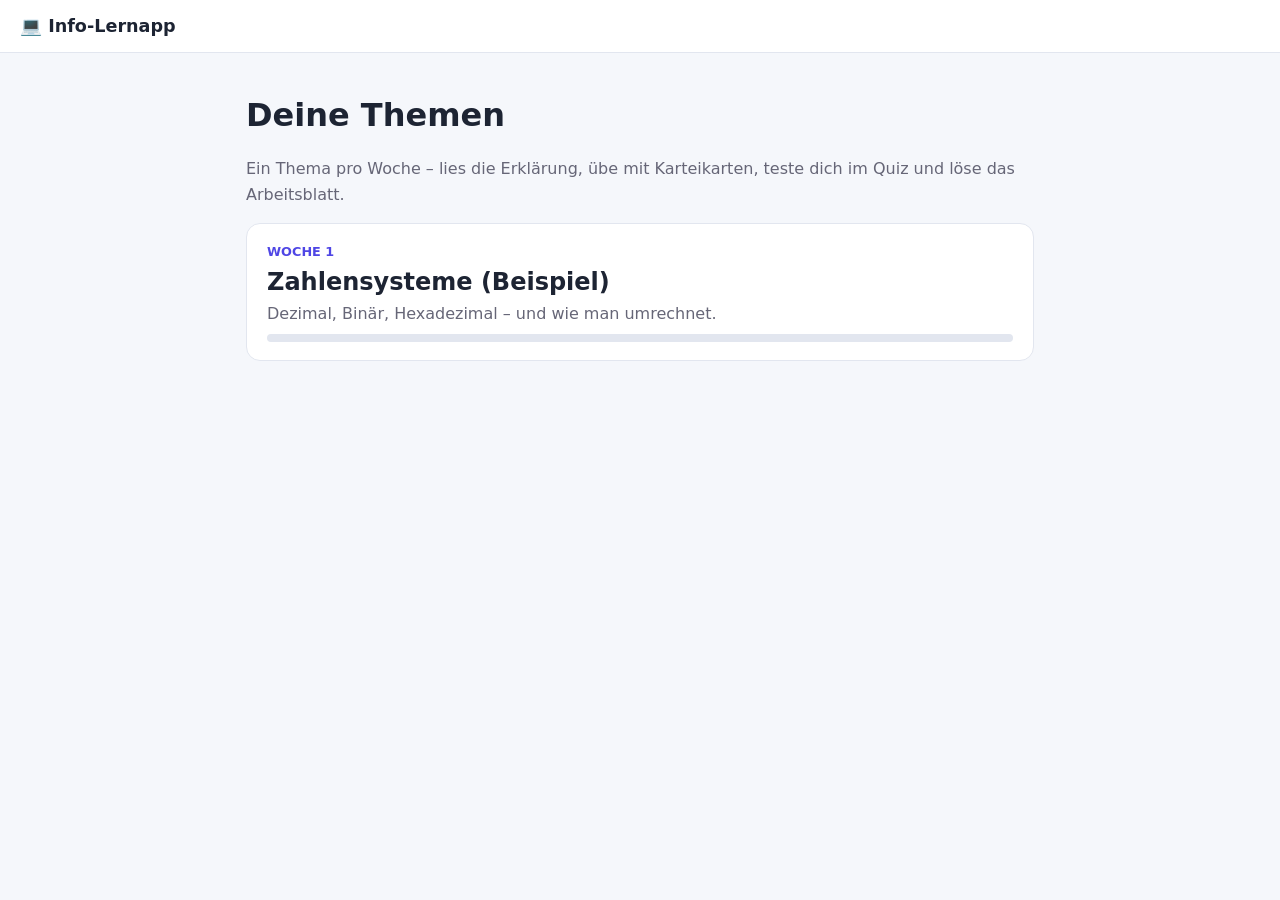
==== index.html @ e6ed1cda "Lern-App: Grundgerüst mit Erklärung, Karteikarten, Quiz, Arbeitsblatt und Beispielthema Co-Authored-" ====
<!DOCTYPE html>
<html lang="de">
<head>
<meta charset="UTF-8">
<meta name="viewport" content="width=device-width, initial-scale=1">
<title>Info-Lernapp</title>
<link rel="stylesheet" href="css/style.css">
</head>
<body>
<header class="top">
  <a href="#/" class="logo">💻 Info-Lernapp</a>
  <nav id="nav"></nav>
</header>
<main id="app"></main>

<script>window.TOPICS = [];</script>
<!-- Neue Themen: eine Zeile pro Datei aus data/ hinzufügen (neueste unten) -->
<script src="data/woche-01-zahlensysteme.js"></script>
<script src="js/app.js"></script>
</body>
</html>
---- css/style.css ----
:root{--bg:#f5f7fb;--card:#fff;--text:#1d2433;--muted:#667;--accent:#4f46e5;--ok:#16a34a;--bad:#dc2626;--line:#e2e6ef;--code:#0f172a}
@media(prefers-color-scheme:dark){:root{--bg:#0f1420;--card:#1a2130;--text:#e6e9f2;--muted:#9aa4b8;--accent:#818cf8;--line:#2a3348;--code:#0a0e17}}
*{box-sizing:border-box}
body{margin:0;font:16px/1.6 system-ui,sans-serif;background:var(--bg);color:var(--text)}
.top{display:flex;justify-content:space-between;align-items:center;padding:12px 20px;background:var(--card);border-bottom:1px solid var(--line);position:sticky;top:0;z-index:5}
.logo{font-weight:700;color:var(--text);text-decoration:none;font-size:1.1rem}
main{max-width:820px;margin:0 auto;padding:20px 16px 60px}
a{color:var(--accent)}
h1,h2,h3{line-height:1.25}
.card{background:var(--card);border:1px solid var(--line);border-radius:14px;padding:18px 20px;margin:14px 0}
.topic{display:block;text-decoration:none;color:inherit}
.topic:hover{border-color:var(--accent)}
.week{font-size:.8rem;color:var(--accent);font-weight:700;text-transform:uppercase}
.muted{color:var(--muted)}
.tabs{display:flex;gap:6px;flex-wrap:wrap;margin:14px 0}
.tabs a{padding:7px 14px;border-radius:999px;border:1px solid var(--line);background:var(--card);text-decoration:none;color:var(--text);font-size:.92rem}
.tabs a.on{background:var(--accent);color:#fff;border-color:var(--accent)}
button{font:inherit;cursor:pointer;border:1px solid var(--accent);background:var(--accent);color:#fff;border-radius:10px;padding:8px 16px}
button.ghost{background:transparent;color:var(--accent)}
button:disabled{opacity:.5;cursor:default}
pre{background:var(--code);color:#e2e8f0;padding:12px 14px;border-radius:10px;overflow:auto;font-size:.9rem}
code{background:rgba(127,127,160,.18);padding:1px 5px;border-radius:5px}
pre code{background:none;padding:0}
table{border-collapse:collapse;margin:10px 0}
td,th{border:1px solid var(--line);padding:6px 12px}
.tip,.warn{border-left:4px solid var(--accent);background:rgba(79,70,229,.08);padding:10px 14px;border-radius:8px;margin:12px 0}
.warn{border-color:var(--bad);background:rgba(220,38,38,.08)}
.opt{display:block;width:100%;text-align:left;margin:8px 0;background:var(--card);color:var(--text);border:1px solid var(--line)}
.opt:hover:not(:disabled){border-color:var(--accent)}
.opt.right{border-color:var(--ok);background:rgba(22,163,74,.15)}
.opt.wrong{border-color:var(--bad);background:rgba(220,38,38,.15)}
.flash{min-height:170px;display:flex;align-items:center;justify-content:center;text-align:center;font-size:1.25rem;cursor:pointer;user-select:none}
.bar{height:8px;background:var(--line);border-radius:99px;overflow:hidden;margin-top:8px}
.bar i{display:block;height:100%;background:var(--ok)}
details{margin:10px 0}summary{cursor:pointer;color:var(--accent);font-weight:600}
textarea{width:100%;min-height:80px;font:inherit;padding:8px;border-radius:8px;border:1px solid var(--line);background:var(--bg);color:var(--text)}
.row{display:flex;gap:10px;flex-wrap:wrap;align-items:center}
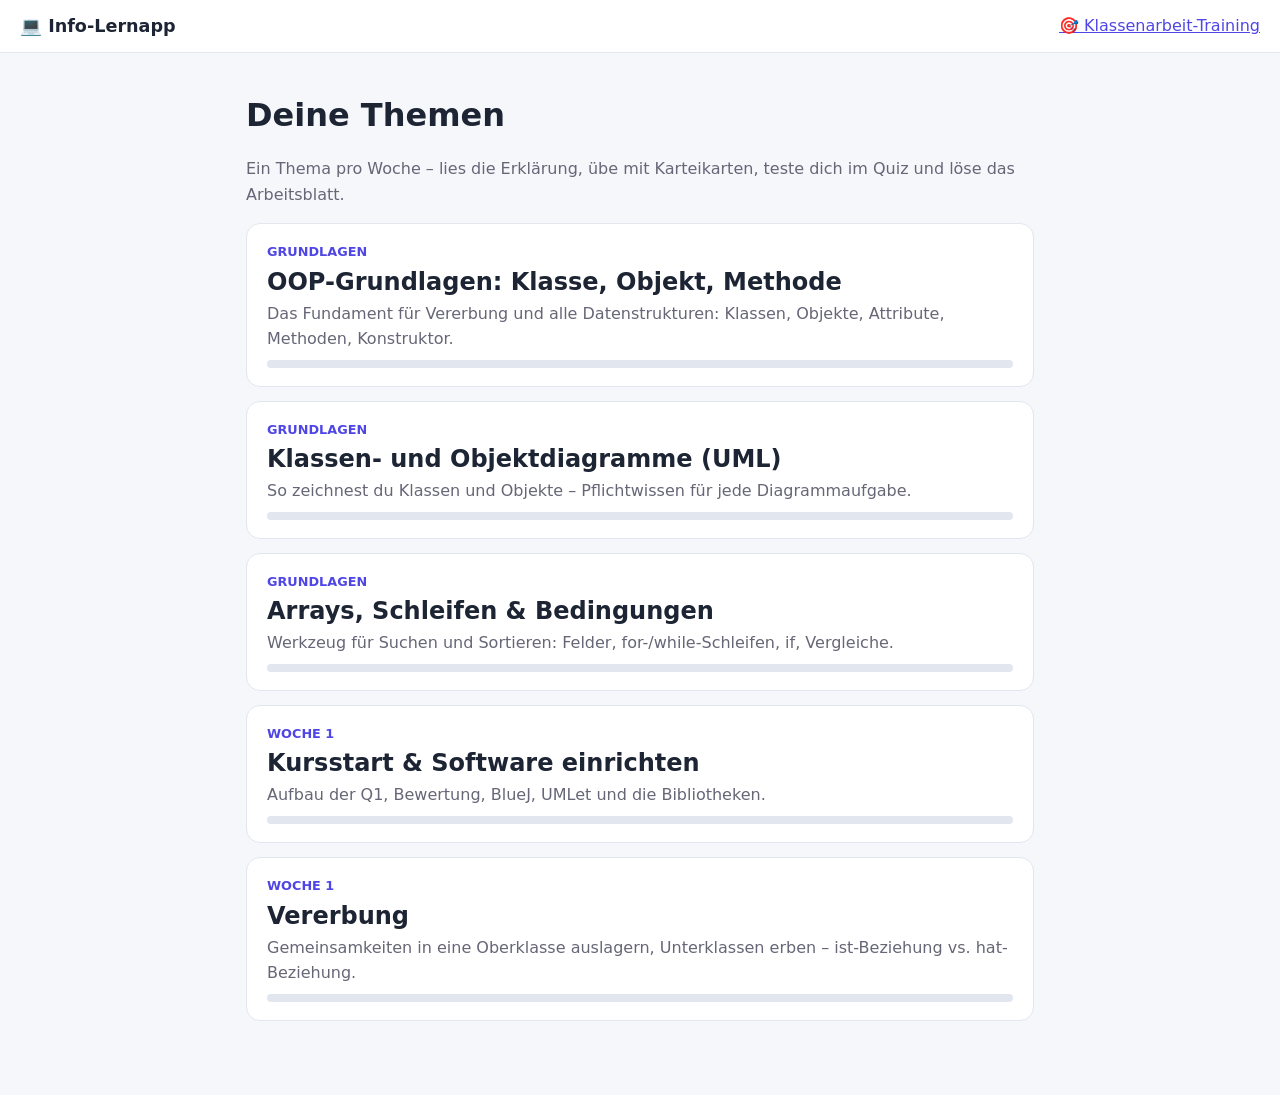
==== commit 3ee8c45e: "Erste Themen: Kursstart, Vererbung und Grundlagen (OOP, UML, Arrays/Schleifen) Co-Authored-By: Claud" ====
--- a/index.html
+++ b/index.html
@@ -15,7 +15,11 @@
 
 <script>window.TOPICS = [];</script>
 <!-- Neue Themen: eine Zeile pro Datei aus data/ hinzufügen (neueste unten) -->
-<script src="data/woche-01-zahlensysteme.js"></script>
+<script src="data/grundlagen-oop.js"></script>
+<script src="data/grundlagen-uml.js"></script>
+<script src="data/grundlagen-arrays.js"></script>
+<script src="data/kursstart.js"></script>
+<script src="data/vererbung.js"></script>
 <script src="js/app.js"></script>
 </body>
 </html>
--- a/css/style.css
+++ b/css/style.css
@@ -35,3 +35,8 @@
 details{margin:10px 0}summary{cursor:pointer;color:var(--accent);font-weight:600}
 textarea{width:100%;min-height:80px;font:inherit;padding:8px;border-radius:8px;border:1px solid var(--line);background:var(--bg);color:var(--text)}
 .row{display:flex;gap:10px;flex-wrap:wrap;align-items:center}
+.uml{display:inline-block;vertical-align:top;border:2px solid var(--text);border-radius:2px;min-width:170px;margin:6px;font-size:.9rem;background:var(--card)}
+.uml div{text-align:left;padding:4px 10px;border-top:1px solid var(--text)}.uml div:first-child{border-top:0;text-align:center;font-weight:700}
+.uml.obj div:first-child{text-decoration:underline}
+.diag{text-align:center;overflow:auto;padding:6px 0}.arrow{font-size:1.6rem;line-height:1;margin:2px 0}
+.tag{display:inline-block;font-size:.75rem;padding:1px 8px;border-radius:99px;background:rgba(79,70,229,.15);color:var(--accent);margin-left:6px}
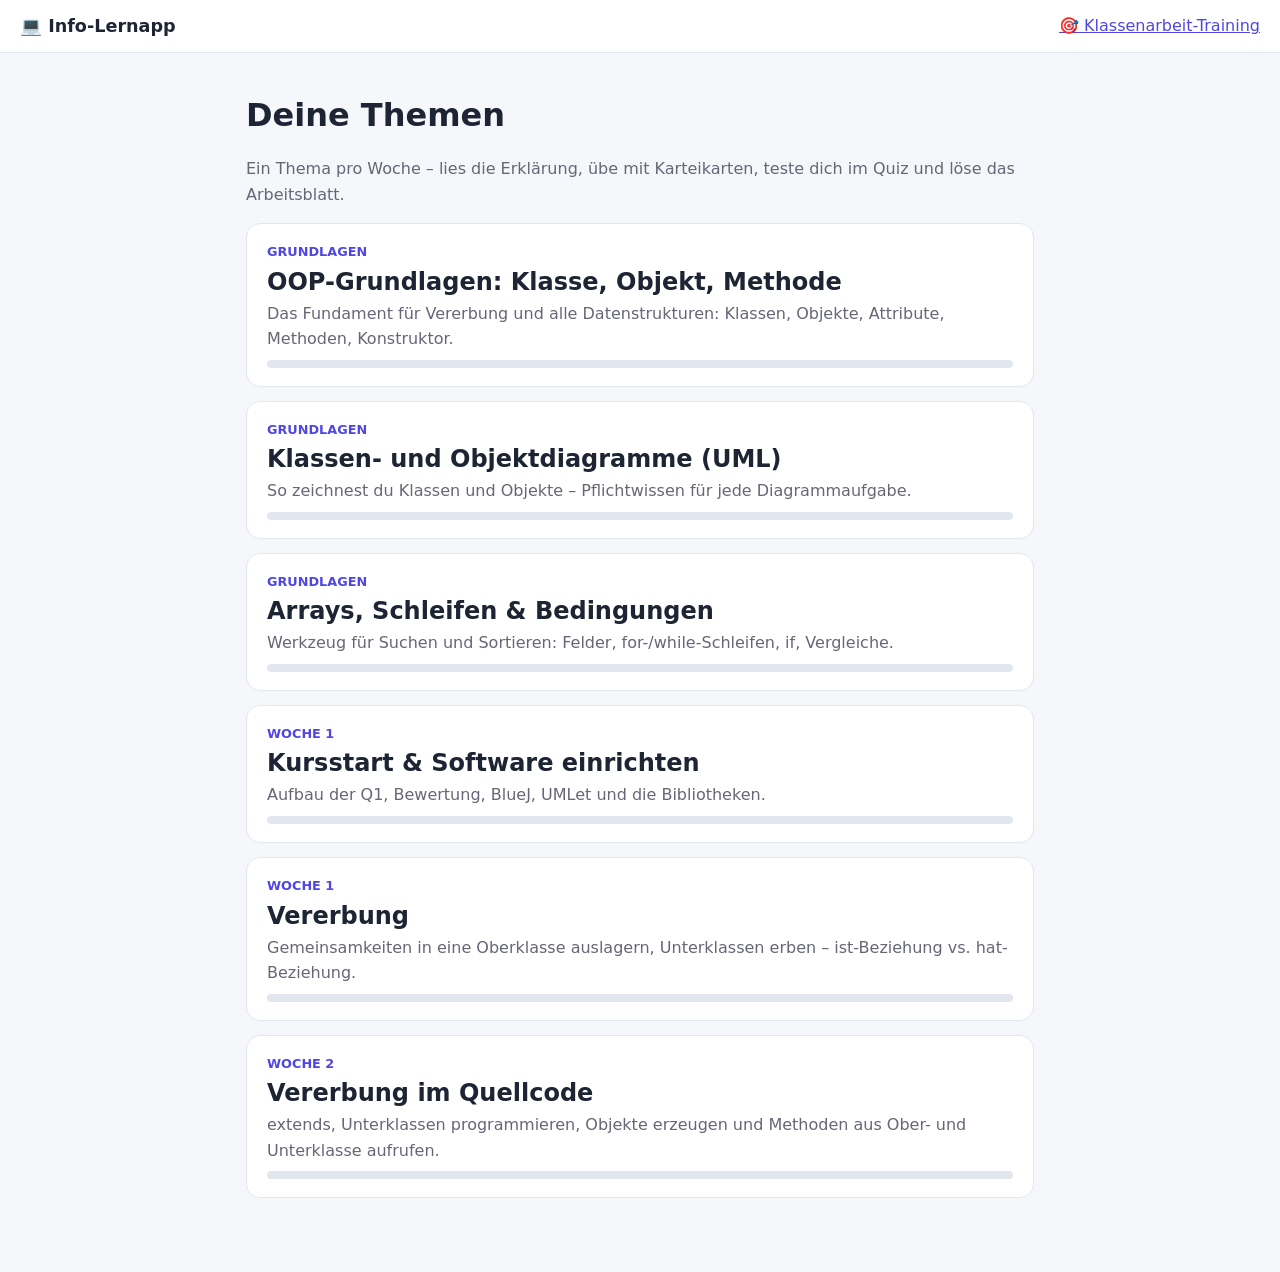
==== commit 4172e75a: "Thema Vererbung im Quellcode; Mobile-Version (PWA, Offline, GitHub-Pages-Deployment) Co-Authored-By:" ====
--- a/index.html
+++ b/index.html
@@ -2,7 +2,14 @@
 <html lang="de">
 <head>
 <meta charset="UTF-8">
-<meta name="viewport" content="width=device-width, initial-scale=1">
+<meta name="viewport" content="width=device-width, initial-scale=1, viewport-fit=cover">
+<meta name="theme-color" content="#4f46e5">
+<meta name="apple-mobile-web-app-capable" content="yes">
+<meta name="mobile-web-app-capable" content="yes">
+<meta name="apple-mobile-web-app-title" content="Info-Lernen">
+<link rel="manifest" href="manifest.webmanifest">
+<link rel="icon" href="icons/icon.svg" type="image/svg+xml">
+<link rel="apple-touch-icon" href="icons/apple-touch-icon.png">
 <title>Info-Lernapp</title>
 <link rel="stylesheet" href="css/style.css">
 </head>
@@ -20,6 +27,8 @@
 <script src="data/grundlagen-arrays.js"></script>
 <script src="data/kursstart.js"></script>
 <script src="data/vererbung.js"></script>
+<script src="data/vererbung-quellcode.js"></script>
 <script src="js/app.js"></script>
+<script>if ("serviceWorker" in navigator && location.protocol.startsWith("http")) navigator.serviceWorker.register("sw.js").catch(function(){});</script>
 </body>
 </html>
--- a/css/style.css
+++ b/css/style.css
@@ -40,3 +40,24 @@
 .uml.obj div:first-child{text-decoration:underline}
 .diag{text-align:center;overflow:auto;padding:6px 0}.arrow{font-size:1.6rem;line-height:1;margin:2px 0}
 .tag{display:inline-block;font-size:.75rem;padding:1px 8px;border-radius:99px;background:rgba(79,70,229,.15);color:var(--accent);margin-left:6px}
+
+/* ---- Mobile ---- */
+html{-webkit-text-size-adjust:100%}
+body{padding-bottom:env(safe-area-inset-bottom)}
+.top{padding-top:calc(12px + env(safe-area-inset-top))}
+button,.tabs a{min-height:44px;display:inline-flex;align-items:center}
+.opt{display:block;height:auto;padding:12px 14px}
+.tabs{overflow-x:auto;flex-wrap:nowrap;-webkit-overflow-scrolling:touch;padding-bottom:4px}
+.tabs a{white-space:nowrap}
+textarea{font-size:16px}
+img,table{max-width:100%}
+table{display:block;overflow-x:auto}
+@media(max-width:600px){
+  main{padding:14px 12px 60px}
+  .card{padding:14px}
+  h1{font-size:1.5rem}
+  h2{font-size:1.2rem}
+  .uml{min-width:0;width:calc(100% - 12px);font-size:.85rem}
+  .row button{flex:1}
+  .flash{font-size:1.1rem}
+}
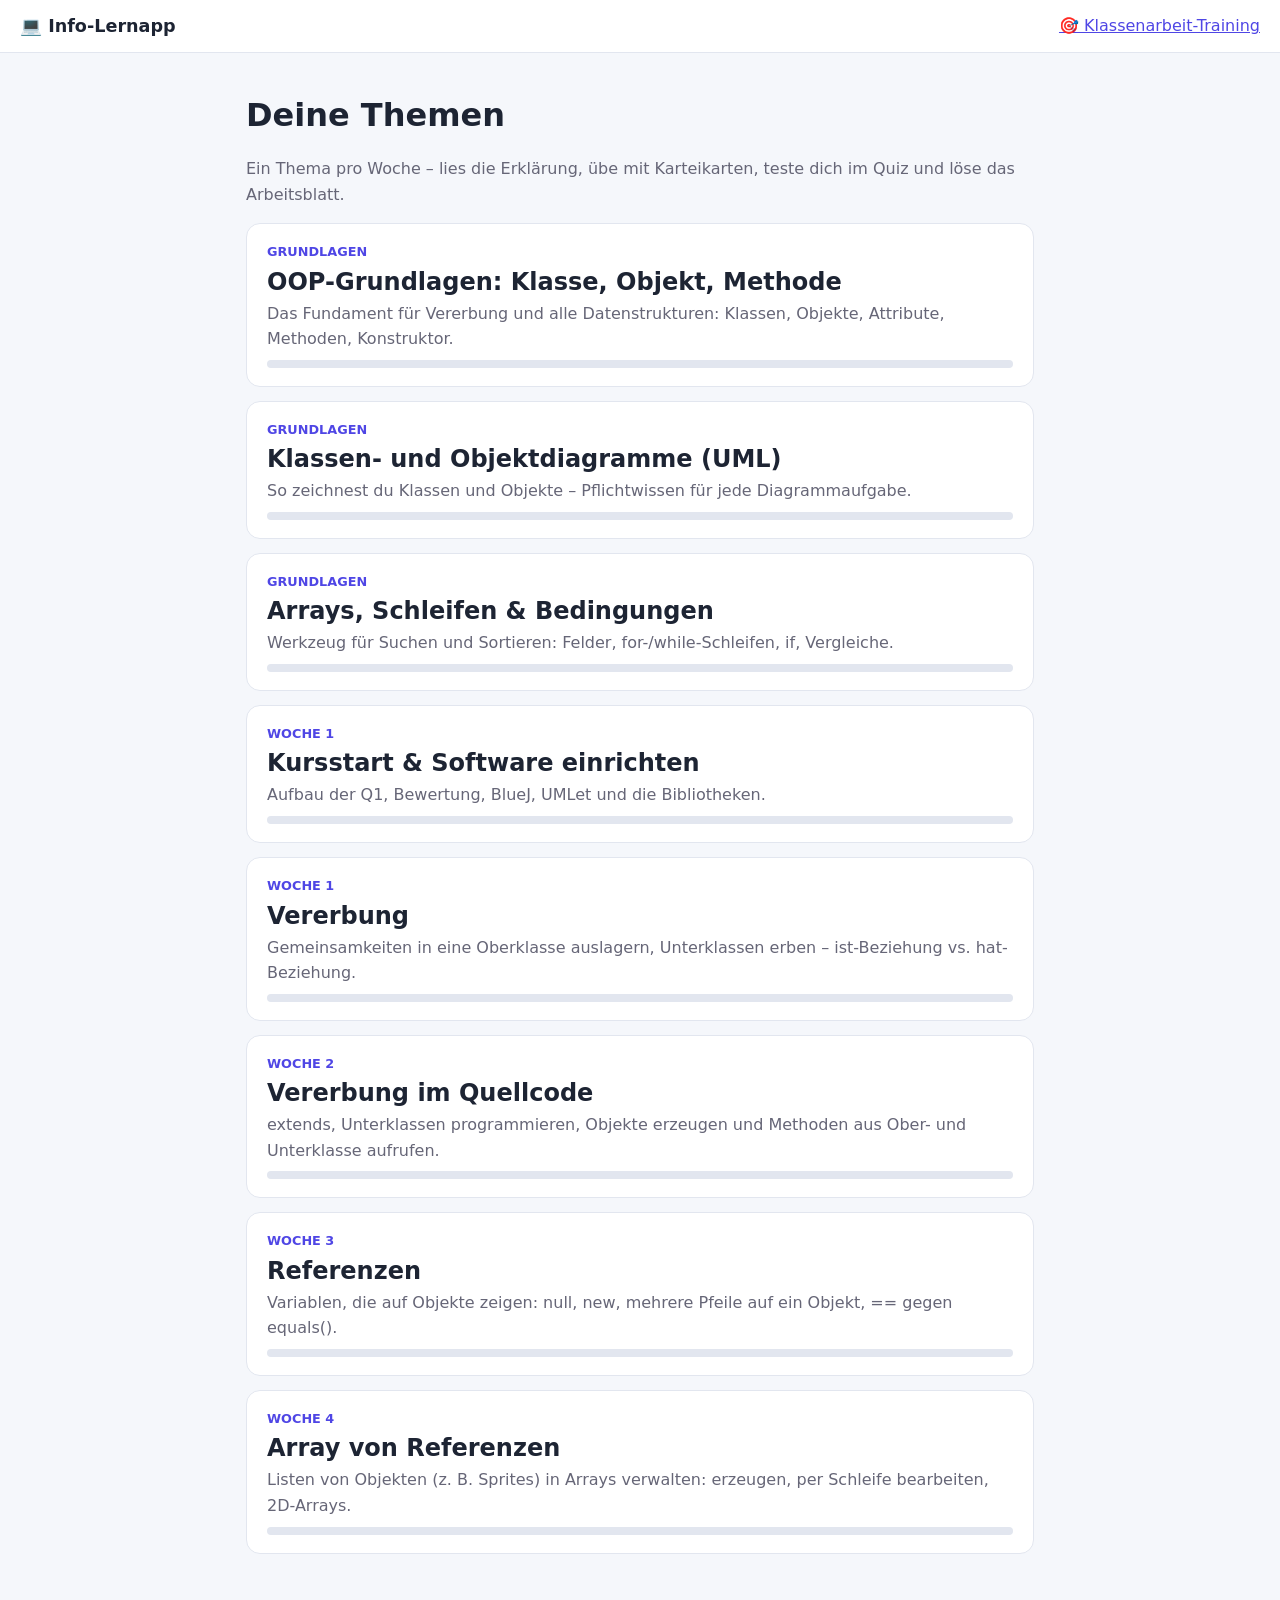
==== commit 1daca8c9: "Neue Themen: Referenzen und Array von Referenzen Co-Authored-By: Claude Sonnet 5.5 <noreply@anthropi" ====
--- a/index.html
+++ b/index.html
@@ -28,6 +28,8 @@
 <script src="data/kursstart.js"></script>
 <script src="data/vererbung.js"></script>
 <script src="data/vererbung-quellcode.js"></script>
+<script src="data/referenzen.js"></script>
+<script src="data/array-referenzen.js"></script>
 <script src="js/app.js"></script>
 <script>if ("serviceWorker" in navigator && location.protocol.startsWith("http")) navigator.serviceWorker.register("sw.js").catch(function(){});</script>
 </body>
--- a/css/style.css
+++ b/css/style.css
@@ -1,8 +1,9 @@
 :root{--bg:#f5f7fb;--card:#fff;--text:#1d2433;--muted:#667;--accent:#4f46e5;--ok:#16a34a;--bad:#dc2626;--line:#e2e6ef;--code:#0f172a}
-@media(prefers-color-scheme:dark){:root{--bg:#0f1420;--card:#1a2130;--text:#e6e9f2;--muted:#9aa4b8;--accent:#818cf8;--line:#2a3348;--code:#0a0e17}}
+@media(prefers-color-scheme:dark){:root:not([data-theme="light"]){--bg:#0f1420;--card:#1a2130;--text:#e6e9f2;--muted:#9aa4b8;--accent:#818cf8;--line:#2a3348;--code:#0a0e17;color-scheme:dark}}
+:root[data-theme="dark"]{--bg:#0f1420;--card:#1a2130;--text:#e6e9f2;--muted:#9aa4b8;--accent:#818cf8;--line:#2a3348;--code:#0a0e17;color-scheme:dark}
 *{box-sizing:border-box}
 body{margin:0;font:16px/1.6 system-ui,sans-serif;background:var(--bg);color:var(--text)}
-.top{display:flex;justify-content:space-between;align-items:center;padding:12px 20px;background:var(--card);border-bottom:1px solid var(--line);position:sticky;top:0;z-index:5}
+.top{display:flex;justify-content:space-between;align-items:center;padding:12px 20px;background:var(--card);border-bottom:1px solid var(--line);position:sticky;top:env(safe-area-inset-top,0px);z-index:5}
 .logo{font-weight:700;color:var(--text);text-decoration:none;font-size:1.1rem}
 main{max-width:820px;margin:0 auto;padding:20px 16px 60px}
 a{color:var(--accent)}
@@ -44,7 +45,6 @@
 /* ---- Mobile ---- */
 html{-webkit-text-size-adjust:100%}
 body{padding-bottom:env(safe-area-inset-bottom)}
-.top{padding-top:calc(12px + env(safe-area-inset-top))}
 button,.tabs a{min-height:44px;display:inline-flex;align-items:center}
 .opt{display:block;height:auto;padding:12px 14px}
 .tabs{overflow-x:auto;flex-wrap:nowrap;-webkit-overflow-scrolling:touch;padding-bottom:4px}
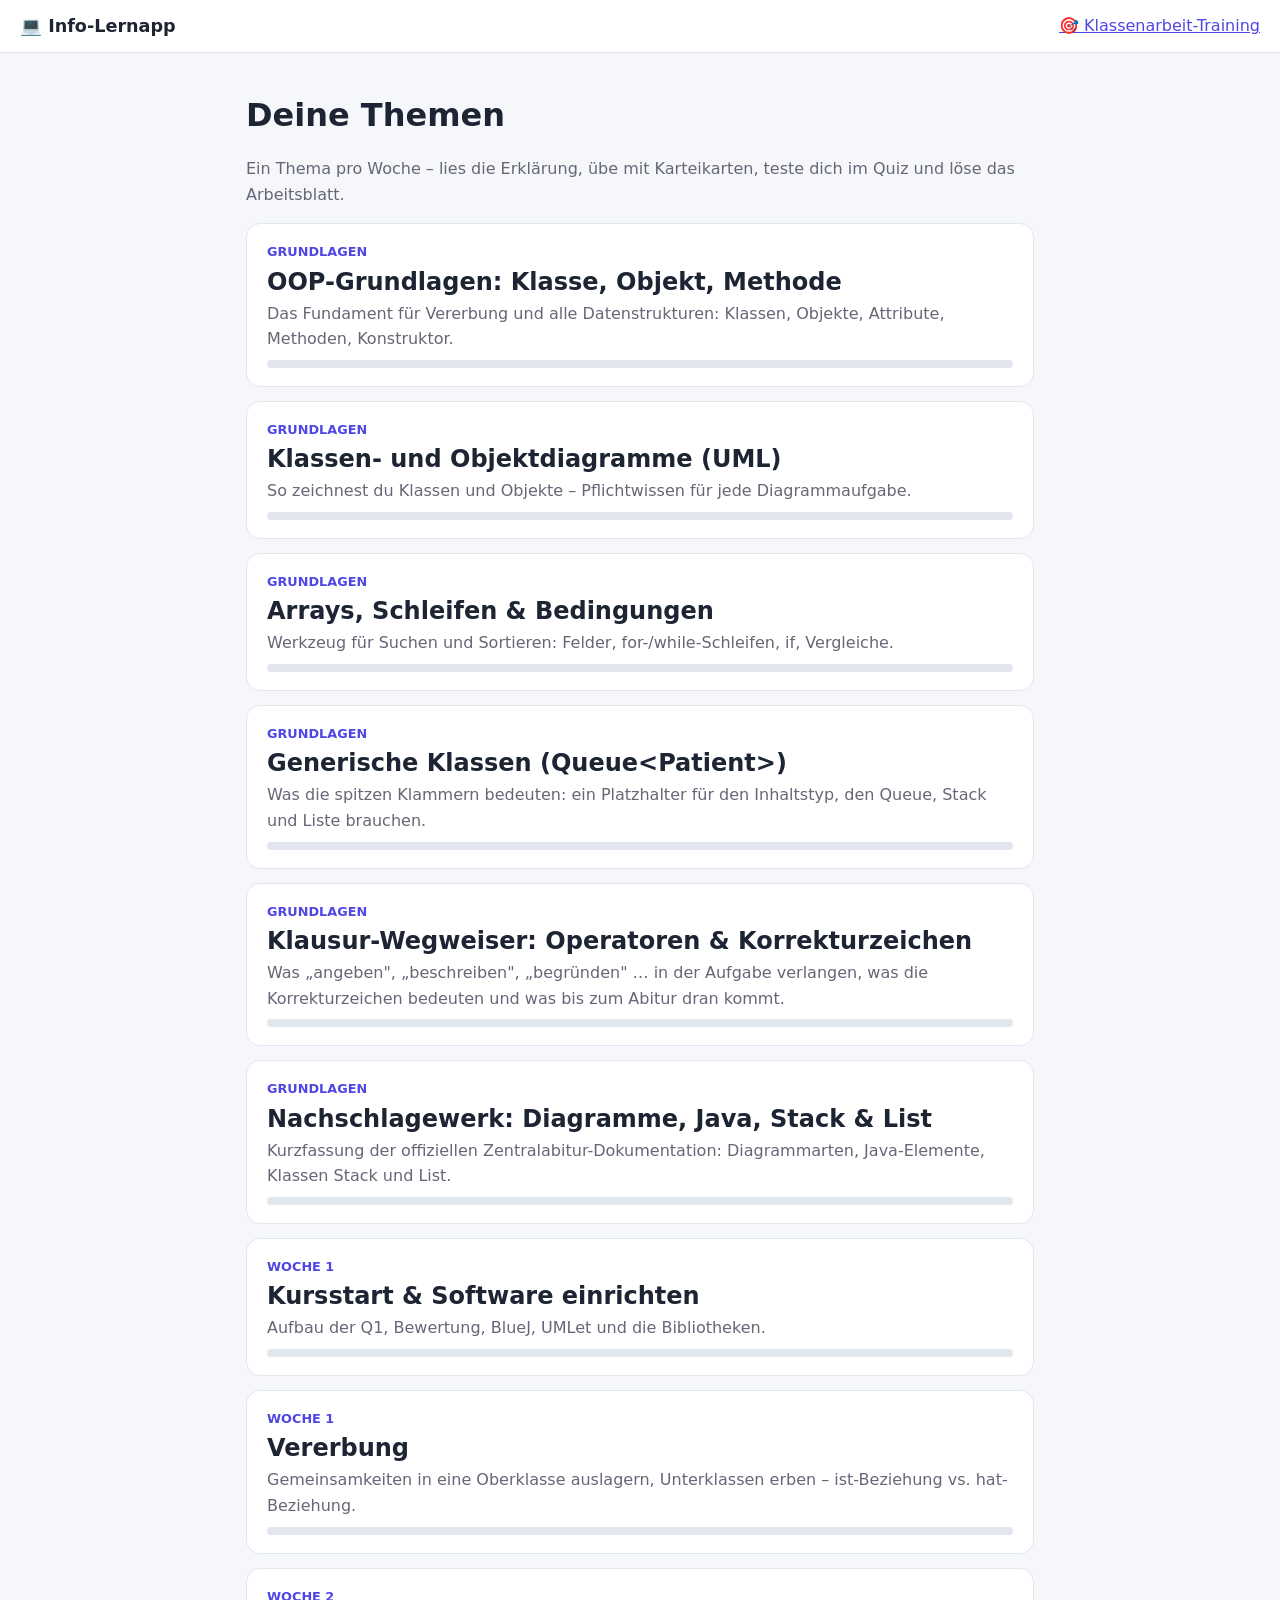
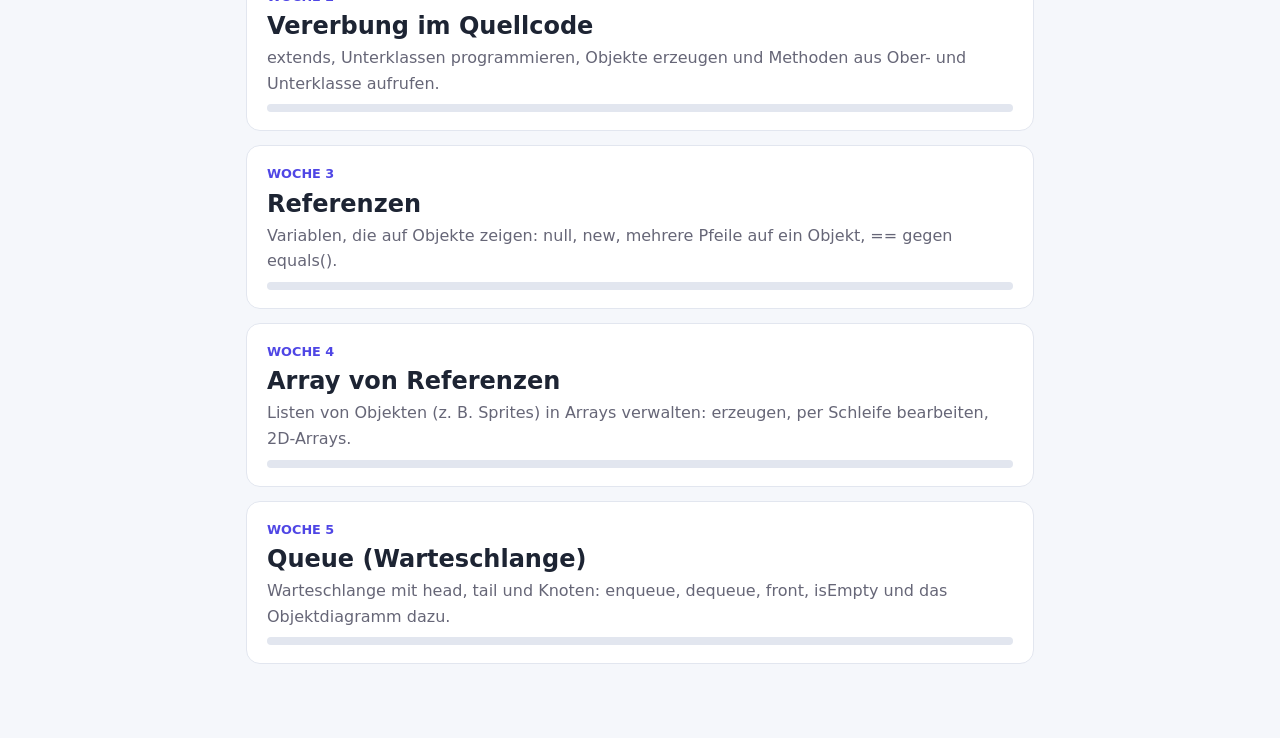
==== commit ade9e610: "Neue Themen: Queue, Generische Klassen, Klausur-Wegweiser, Abi-Nachschlagewerk Co-Authored-By: Claud" ====
--- a/index.html
+++ b/index.html
@@ -25,11 +25,15 @@
 <script src="data/grundlagen-oop.js"></script>
 <script src="data/grundlagen-uml.js"></script>
 <script src="data/grundlagen-arrays.js"></script>
+<script src="data/grundlagen-generics.js"></script>
+<script src="data/klausur-wegweiser.js"></script>
+<script src="data/abi-nachschlagewerk.js"></script>
 <script src="data/kursstart.js"></script>
 <script src="data/vererbung.js"></script>
 <script src="data/vererbung-quellcode.js"></script>
 <script src="data/referenzen.js"></script>
 <script src="data/array-referenzen.js"></script>
+<script src="data/queue.js"></script>
 <script src="js/app.js"></script>
 <script>if ("serviceWorker" in navigator && location.protocol.startsWith("http")) navigator.serviceWorker.register("sw.js").catch(function(){});</script>
 </body>
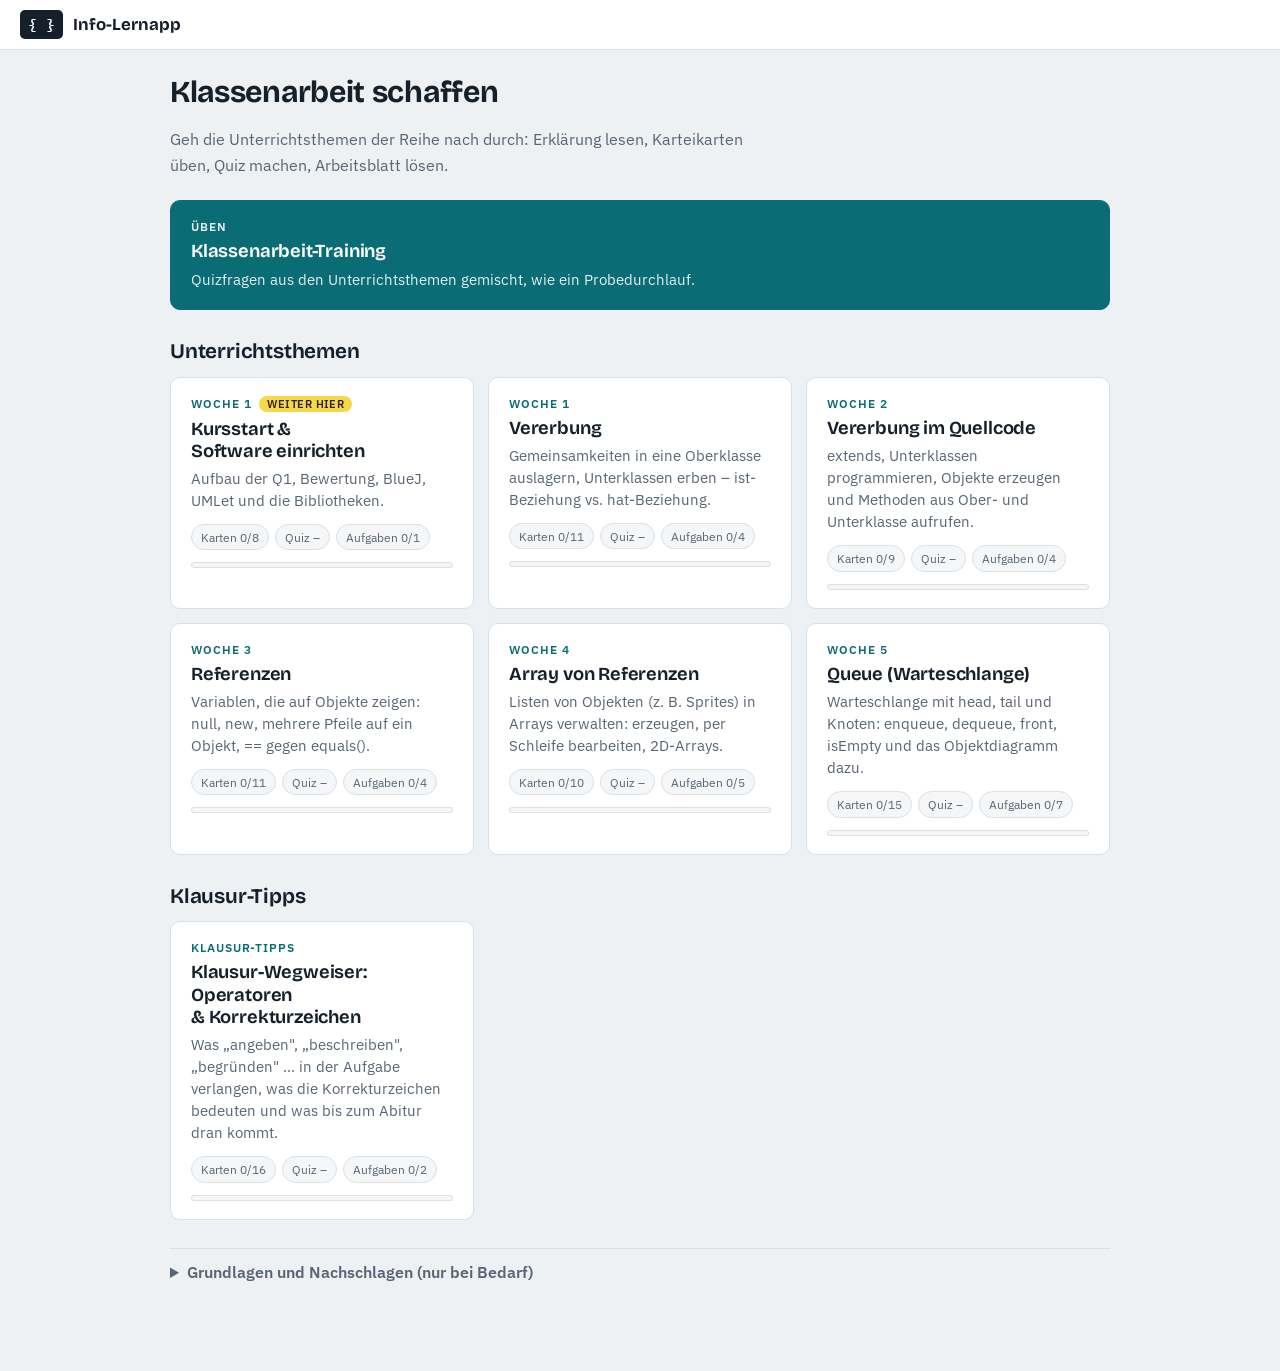
==== commit 650d2120: "Neues Design: Heft-Stil, Inhaltsverzeichnis, Fortschrittschips, klarere Karten und Quiz Co-Authored-" ====
--- a/index.html
+++ b/index.html
@@ -11,11 +11,14 @@
 <link rel="icon" href="icons/icon.svg" type="image/svg+xml">
 <link rel="apple-touch-icon" href="icons/apple-touch-icon.png">
 <title>Info-Lernapp</title>
+<link rel="preconnect" href="https://fonts.googleapis.com">
+<link rel="preconnect" href="https://fonts.gstatic.com" crossorigin>
+<link rel="stylesheet" href="https://fonts.googleapis.com/css2?family=Bricolage+Grotesque:wght@600;700&family=IBM+Plex+Mono:wght@400;600&family=IBM+Plex+Sans:wght@400;500;600&display=swap">
 <link rel="stylesheet" href="css/style.css">
 </head>
 <body>
 <header class="top">
-  <a href="#/" class="logo">💻 Info-Lernapp</a>
+  <a href="#/" class="logo"><span class="mark">{ }</span>Info-Lernapp</a>
   <nav id="nav"></nav>
 </header>
 <main id="app"></main>
--- a/css/style.css
+++ b/css/style.css
@@ -1,63 +1,153 @@
-:root{--bg:#f5f7fb;--card:#fff;--text:#1d2433;--muted:#667;--accent:#4f46e5;--ok:#16a34a;--bad:#dc2626;--line:#e2e6ef;--code:#0f172a}
-@media(prefers-color-scheme:dark){:root:not([data-theme="light"]){--bg:#0f1420;--card:#1a2130;--text:#e6e9f2;--muted:#9aa4b8;--accent:#818cf8;--line:#2a3348;--code:#0a0e17;color-scheme:dark}}
-:root[data-theme="dark"]{--bg:#0f1420;--card:#1a2130;--text:#e6e9f2;--muted:#9aa4b8;--accent:#818cf8;--line:#2a3348;--code:#0a0e17;color-scheme:dark}
+/* Info-Lernapp: Heft-Stil. Kühles Papiergrau, Tintenblau, Textmarker-Gelb für das Wichtigste, Code in Mono. */
+:root{
+  --bg:#eef1f4;--surface:#ffffff;--surface-2:#f4f6f8;--ink:#16202a;--muted:#586574;--line:#d9e0e6;
+  --accent:#0a6c74;--accent-ink:#ffffff;--accent-soft:#e0f1f2;--mark:#f6d84a;--mark-soft:#fff6c9;
+  --ok:#1b7f4b;--ok-soft:#e3f4ea;--bad:#b42318;--bad-soft:#fdebe8;--code-bg:#17222b;--code-ink:#e6edf3;
+  --font-body:"IBM Plex Sans",system-ui,-apple-system,"Segoe UI",Roboto,sans-serif;
+  --font-head:"Bricolage Grotesque","IBM Plex Sans",system-ui,sans-serif;
+  --font-mono:"IBM Plex Mono",ui-monospace,SFMono-Regular,Menlo,Consolas,monospace;
+}
+@media(prefers-color-scheme:dark){:root:not([data-theme="light"]){
+  --bg:#0d1318;--surface:#141c23;--surface-2:#1b252e;--ink:#e6edf2;--muted:#93a1b0;--line:#26323d;
+  --accent:#5fd0d6;--accent-ink:#06262a;--accent-soft:#12323a;--mark:#e6c53a;--mark-soft:#3a3313;
+  --ok:#5fd197;--ok-soft:#14301f;--bad:#ff8a7a;--bad-soft:#3a1c1a;--code-bg:#0a1015;--code-ink:#dce6ee;color-scheme:dark}}
+:root[data-theme="dark"]{
+  --bg:#0d1318;--surface:#141c23;--surface-2:#1b252e;--ink:#e6edf2;--muted:#93a1b0;--line:#26323d;
+  --accent:#5fd0d6;--accent-ink:#06262a;--accent-soft:#12323a;--mark:#e6c53a;--mark-soft:#3a3313;
+  --ok:#5fd197;--ok-soft:#14301f;--bad:#ff8a7a;--bad-soft:#3a1c1a;--code-bg:#0a1015;--code-ink:#dce6ee;color-scheme:dark}
+
 *{box-sizing:border-box}
-body{margin:0;font:16px/1.6 system-ui,sans-serif;background:var(--bg);color:var(--text)}
-.top{display:flex;justify-content:space-between;align-items:center;padding:12px 20px;background:var(--card);border-bottom:1px solid var(--line);position:sticky;top:env(safe-area-inset-top,0px);z-index:5}
-.logo{font-weight:700;color:var(--text);text-decoration:none;font-size:1.1rem}
-main{max-width:820px;margin:0 auto;padding:20px 16px 60px}
+html{-webkit-text-size-adjust:100%}
+body{margin:0;font:400 16px/1.65 var(--font-body);background:var(--bg);color:var(--ink);padding-bottom:env(safe-area-inset-bottom)}
 a{color:var(--accent)}
-h1,h2,h3{line-height:1.25}
-.card{background:var(--card);border:1px solid var(--line);border-radius:14px;padding:18px 20px;margin:14px 0}
-.topic{display:block;text-decoration:none;color:inherit}
+:focus-visible{outline:3px solid var(--accent);outline-offset:2px;border-radius:4px}
+h1,h2,h3{font-family:var(--font-head);line-height:1.2;text-wrap:balance;margin:0 0 .5em;letter-spacing:-.01em}
+h1{font-size:1.9rem;font-weight:700}
+h2{font-size:1.3rem;font-weight:650}
+h3{font-size:1.1rem;font-weight:650}
+p{margin:.6em 0}
+ul,ol{padding-left:1.3em;margin:.6em 0}li{margin:.25em 0}
+.muted{color:var(--muted)}
+
+/* Kopfzeile */
+.top{display:flex;justify-content:space-between;align-items:center;gap:12px;padding:10px 20px;background:var(--surface);border-bottom:1px solid var(--line);position:sticky;top:env(safe-area-inset-top,0px);z-index:20}
+.logo{display:flex;align-items:center;gap:10px;font:700 1.05rem var(--font-head);color:var(--ink);text-decoration:none}
+.logo .mark{font:600 .95rem var(--font-mono);background:var(--ink);color:var(--surface);padding:2px 8px;border-radius:5px}
+#nav a{text-decoration:none;font-weight:600;font-size:.95rem;padding:6px 0}
+main{max-width:980px;margin:0 auto;padding:24px 20px 72px}
+
+/* Startseite */
+.hero{margin-bottom:22px}
+.hero p{max-width:60ch}
+.section-title{display:flex;align-items:baseline;gap:10px;margin:30px 0 12px}
+.section-title h2{margin:0}
+.grid{display:grid;grid-template-columns:repeat(auto-fill,minmax(290px,1fr));gap:14px}
+.card{background:var(--surface);border:1px solid var(--line);border-radius:10px;padding:18px 20px}
+.topic{display:flex;flex-direction:column;gap:6px;text-decoration:none;color:inherit;min-width:0}
 .topic:hover{border-color:var(--accent)}
-.week{font-size:.8rem;color:var(--accent);font-weight:700;text-transform:uppercase}
-.muted{color:var(--muted)}
-.tabs{display:flex;gap:6px;flex-wrap:wrap;margin:14px 0}
-.tabs a{padding:7px 14px;border-radius:999px;border:1px solid var(--line);background:var(--card);text-decoration:none;color:var(--text);font-size:.92rem}
-.tabs a.on{background:var(--accent);color:#fff;border-color:var(--accent)}
-button{font:inherit;cursor:pointer;border:1px solid var(--accent);background:var(--accent);color:#fff;border-radius:10px;padding:8px 16px}
+.topic h2{margin:0;font-size:1.15rem}
+.topic .desc{color:var(--muted);font-size:.92rem;line-height:1.5}
+.week{font:600 .72rem var(--font-body);letter-spacing:.08em;text-transform:uppercase;color:var(--accent);display:flex;gap:8px;align-items:center}
+.tag{background:var(--mark);color:#2a2400;padding:1px 8px;border-radius:99px;font-size:.7rem;letter-spacing:.04em}
+.stats{display:flex;flex-wrap:wrap;gap:6px;margin-top:6px}
+.stat{font-size:.78rem;padding:2px 9px;border-radius:99px;background:var(--surface-2);color:var(--muted);border:1px solid var(--line)}
+.stat.done{background:var(--ok-soft);color:var(--ok);border-color:transparent;font-weight:600}
+.train{background:var(--accent);color:var(--accent-ink);border-color:var(--accent)}
+.train .week,.train .desc{color:inherit;opacity:.9}
+.train:hover{border-color:var(--ink)}
+.bar{height:6px;background:var(--surface-2);border-radius:99px;overflow:hidden;margin-top:6px;border:1px solid var(--line)}
+.bar i{display:block;height:100%;background:var(--ok)}
+details.more{margin-top:28px;border-top:1px solid var(--line);padding-top:6px}
+details.more>summary{font-weight:600;color:var(--muted)}
+details.more .grid{margin-top:12px}
+
+/* Themenseite */
+.crumb{font-size:.9rem;margin-bottom:6px}
+.tabs{display:flex;gap:2px;overflow-x:auto;position:sticky;top:calc(env(safe-area-inset-top,0px) + 53px);background:var(--bg);z-index:10;margin:12px -20px 18px;padding:0 20px;border-bottom:1px solid var(--line);-webkit-overflow-scrolling:touch}
+.tabs a{white-space:nowrap;padding:10px 14px;text-decoration:none;color:var(--muted);font-weight:600;font-size:.95rem;border-bottom:3px solid transparent;margin-bottom:-1px}
+.tabs a:hover{color:var(--ink)}
+.tabs a.on{color:var(--ink);border-bottom-color:var(--accent)}
+#body{max-width:760px}
+
+/* Erklärung */
+.must{background:var(--mark-soft);border:1px solid var(--mark);border-radius:10px;padding:16px 20px;margin-bottom:16px}
+.must h2{font-size:1.05rem;margin:0 0 6px}
+.must h2 span{background:linear-gradient(transparent 55%,var(--mark) 55%);padding:0 2px}
+.must ul{margin:0}
+.toc{display:flex;gap:8px;flex-wrap:wrap;margin:0 0 16px}
+.toc button{background:var(--surface);color:var(--ink);border:1px solid var(--line);border-radius:99px;padding:6px 13px;font:500 .85rem var(--font-body);min-height:36px}
+.toc button:hover{border-color:var(--accent);color:var(--accent)}
+.sec{scroll-margin-top:120px;margin:14px 0}
+.sec h2{display:flex;gap:12px;align-items:baseline;margin:0 0 8px}
+.sec h2 .n{font:600 .85rem var(--font-mono);color:var(--accent);background:var(--accent-soft);border-radius:5px;padding:2px 8px;flex:none}
+
+/* Hinweiskästen */
+.tip,.warn{border-radius:8px;padding:12px 14px;margin:14px 0;font-size:.97rem}
+.tip{background:var(--accent-soft)}
+.warn{background:var(--bad-soft)}
+.tip::before,.warn::before{display:block;font:700 .7rem var(--font-body);letter-spacing:.09em;text-transform:uppercase;margin-bottom:3px}
+.tip::before{content:"Merke";color:var(--accent)}
+.warn::before{content:"Achtung";color:var(--bad)}
+
+/* Code, Tabellen, Diagramme */
+pre{background:var(--code-bg);color:var(--code-ink);padding:14px 16px;border-radius:8px;overflow:auto;font:400 .86rem/1.55 var(--font-mono);margin:12px 0}
+code{font-family:var(--font-mono);font-size:.88em;background:var(--surface-2);border:1px solid var(--line);padding:0 5px;border-radius:4px}
+pre code{background:none;border:0;padding:0;font-size:inherit}
+.tip code,.warn code,.must code{background:var(--surface)}
+table{border-collapse:collapse;margin:12px 0;font-size:.93rem;display:block;overflow-x:auto;max-width:100%}
+th,td{border:1px solid var(--line);padding:7px 12px;text-align:left;vertical-align:top}
+th{background:var(--surface-2);font-weight:600}
+.diag{text-align:center;overflow-x:auto;padding:10px 0;margin:8px 0;background:var(--surface-2);border-radius:8px}
+.arrow{font-size:1.5rem;line-height:1;margin:2px 0}
+.uml{display:inline-block;vertical-align:top;border:1.5px solid var(--ink);border-radius:3px;min-width:170px;margin:6px;font:400 .85rem/1.45 var(--font-mono);background:var(--surface);text-align:left}
+.uml div{text-align:left;padding:4px 10px;border-top:1.5px solid var(--ink)}
+.uml div:first-child{border-top:0;text-align:center;font-weight:600}
+.uml.obj div:first-child{text-decoration:underline}
+
+/* Buttons, Formulare */
+button{font:600 .95rem var(--font-body);cursor:pointer;border:1px solid var(--accent);background:var(--accent);color:var(--accent-ink);border-radius:8px;padding:10px 18px;min-height:44px}
+button:hover{filter:brightness(1.07)}
 button.ghost{background:transparent;color:var(--accent)}
-button:disabled{opacity:.5;cursor:default}
-pre{background:var(--code);color:#e2e8f0;padding:12px 14px;border-radius:10px;overflow:auto;font-size:.9rem}
-code{background:rgba(127,127,160,.18);padding:1px 5px;border-radius:5px}
-pre code{background:none;padding:0}
-table{border-collapse:collapse;margin:10px 0}
-td,th{border:1px solid var(--line);padding:6px 12px}
-.tip,.warn{border-left:4px solid var(--accent);background:rgba(79,70,229,.08);padding:10px 14px;border-radius:8px;margin:12px 0}
-.warn{border-color:var(--bad);background:rgba(220,38,38,.08)}
-.opt{display:block;width:100%;text-align:left;margin:8px 0;background:var(--card);color:var(--text);border:1px solid var(--line)}
-.opt:hover:not(:disabled){border-color:var(--accent)}
-.opt.right{border-color:var(--ok);background:rgba(22,163,74,.15)}
-.opt.wrong{border-color:var(--bad);background:rgba(220,38,38,.15)}
-.flash{min-height:170px;display:flex;align-items:center;justify-content:center;text-align:center;font-size:1.25rem;cursor:pointer;user-select:none}
-.bar{height:8px;background:var(--line);border-radius:99px;overflow:hidden;margin-top:8px}
-.bar i{display:block;height:100%;background:var(--ok)}
-details{margin:10px 0}summary{cursor:pointer;color:var(--accent);font-weight:600}
-textarea{width:100%;min-height:80px;font:inherit;padding:8px;border-radius:8px;border:1px solid var(--line);background:var(--bg);color:var(--text)}
+button:disabled{opacity:.55;cursor:default}
+textarea{width:100%;min-height:90px;font:400 16px/1.5 var(--font-mono);padding:10px 12px;border-radius:8px;border:1px solid var(--line);background:var(--surface-2);color:var(--ink);resize:vertical}
+details{margin:10px 0}summary{cursor:pointer;color:var(--accent);font-weight:600;padding:4px 0}
 .row{display:flex;gap:10px;flex-wrap:wrap;align-items:center}
-.uml{display:inline-block;vertical-align:top;border:2px solid var(--text);border-radius:2px;min-width:170px;margin:6px;font-size:.9rem;background:var(--card)}
-.uml div{text-align:left;padding:4px 10px;border-top:1px solid var(--text)}.uml div:first-child{border-top:0;text-align:center;font-weight:700}
-.uml.obj div:first-child{text-decoration:underline}
-.diag{text-align:center;overflow:auto;padding:6px 0}.arrow{font-size:1.6rem;line-height:1;margin:2px 0}
-.tag{display:inline-block;font-size:.75rem;padding:1px 8px;border-radius:99px;background:rgba(79,70,229,.15);color:var(--accent);margin-left:6px}
+label{cursor:pointer}
 
-/* ---- Mobile ---- */
-html{-webkit-text-size-adjust:100%}
-body{padding-bottom:env(safe-area-inset-bottom)}
-button,.tabs a{min-height:44px;display:inline-flex;align-items:center}
-.opt{display:block;height:auto;padding:12px 14px}
-.tabs{overflow-x:auto;flex-wrap:nowrap;-webkit-overflow-scrolling:touch;padding-bottom:4px}
-.tabs a{white-space:nowrap}
-textarea{font-size:16px}
-img,table{max-width:100%}
-table{display:block;overflow-x:auto}
+/* Karteikarten */
+.flash{min-height:210px;display:flex;align-items:center;justify-content:center;text-align:center;font:500 1.2rem/1.5 var(--font-body);cursor:pointer;user-select:none;padding:24px;margin:12px 0;flex-direction:column;gap:12px}
+.flash.back{background:var(--accent-soft);border-color:var(--accent)}
+.flash small{color:var(--muted);font-size:.78rem;letter-spacing:.06em;text-transform:uppercase}
+
+/* Quiz */
+.qhead{display:flex;justify-content:space-between;color:var(--muted);font-size:.88rem}
+.opt{display:flex;gap:12px;align-items:flex-start;width:100%;text-align:left;margin:8px 0;background:var(--surface);color:var(--ink);border:1px solid var(--line);font-weight:500;height:auto;padding:12px 14px}
+.opt .ltr{flex:none;width:26px;height:26px;border-radius:6px;background:var(--surface-2);display:grid;place-items:center;font:600 .8rem var(--font-mono);color:var(--muted)}
+.opt:hover:not(:disabled){border-color:var(--accent);filter:none}
+.opt.right{border-color:var(--ok);background:var(--ok-soft)}
+.opt.right .ltr{background:var(--ok);color:#fff}
+.opt.wrong{border-color:var(--bad);background:var(--bad-soft)}
+.opt.wrong .ltr{background:var(--bad);color:#fff}
+.score{font:700 2.4rem var(--font-head)}
+
+/* Arbeitsblatt */
+.task{margin:14px 0}
+.task h3{display:flex;align-items:center;gap:10px}
+.task h3 .n{font:600 .85rem var(--font-mono);color:var(--accent);background:var(--accent-soft);border-radius:5px;padding:2px 8px}
+.task .done-row{margin-top:10px;padding-top:10px;border-top:1px solid var(--line)}
+
 @media(max-width:600px){
-  main{padding:14px 12px 60px}
-  .card{padding:14px}
-  h1{font-size:1.5rem}
-  h2{font-size:1.2rem}
-  .uml{min-width:0;width:calc(100% - 12px);font-size:.85rem}
+  main{padding:18px 16px 64px}
+  .top{padding:10px 16px}
+  .tabs{margin:12px -16px 16px;padding:0 16px;top:calc(env(safe-area-inset-top,0px) + 53px)}
+  h1{font-size:1.55rem}
+  .card{padding:15px 16px}
+  .grid{grid-template-columns:1fr}
   .row button{flex:1}
-  .flash{font-size:1.1rem}
+  .uml{min-width:0;width:calc(100% - 12px)}
 }
+@media(prefers-reduced-motion:no-preference){.card.topic,button{transition:border-color .15s,filter .15s}}
+.opt:disabled{opacity:1;cursor:default}
+#fb .tip::before,#fb .warn::before{content:"Erklärung"}
+#fb .tip,#fb .warn{margin:12px 0}
+.toc button{text-align:left}
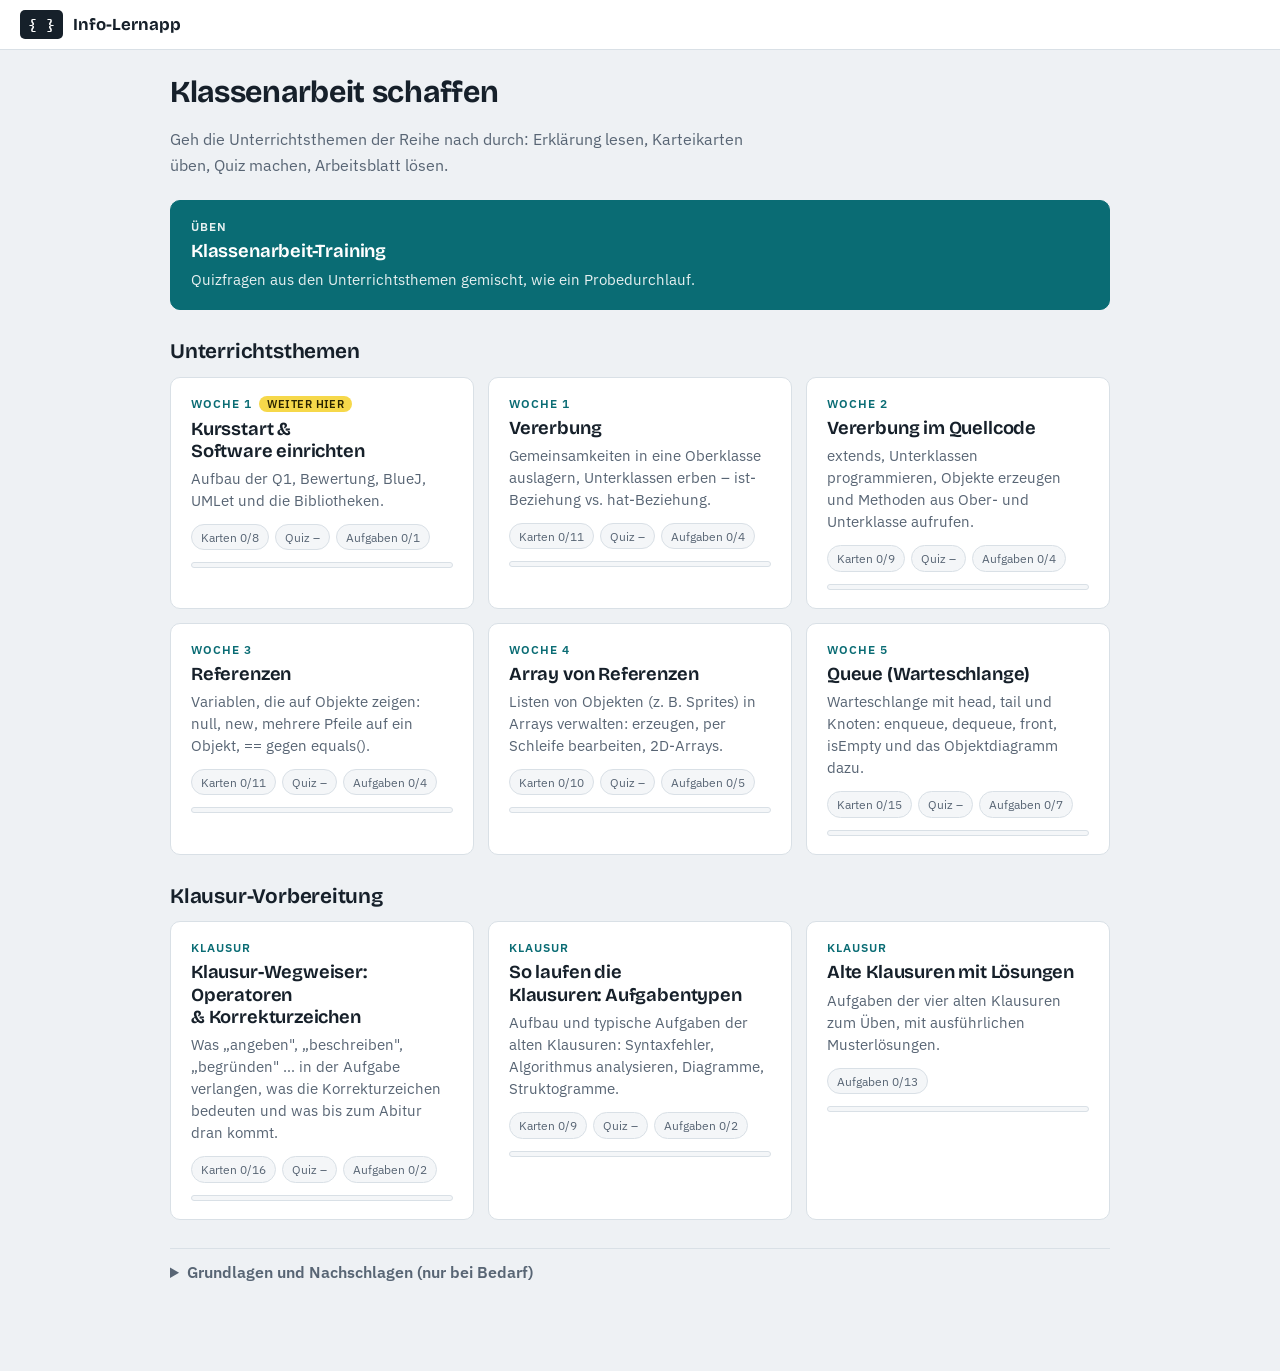
==== commit f705baf5: "Alte Klausuren: Aufgabentypen-Leitfaden und Archiv mit 13 Aufgaben samt Musterlösungen, Struktogramm" ====
--- a/index.html
+++ b/index.html
@@ -30,6 +30,8 @@
 <script src="data/grundlagen-arrays.js"></script>
 <script src="data/grundlagen-generics.js"></script>
 <script src="data/klausur-wegweiser.js"></script>
+<script src="data/klausur-aufgabentypen.js"></script>
+<script src="data/klausur-archiv.js"></script>
 <script src="data/abi-nachschlagewerk.js"></script>
 <script src="data/kursstart.js"></script>
 <script src="data/vererbung.js"></script>
--- a/css/style.css
+++ b/css/style.css
@@ -151,3 +151,17 @@
 #fb .tip::before,#fb .warn::before{content:"Erklärung"}
 #fb .tip,#fb .warn{margin:12px 0}
 .toc button{text-align:left}
+
+/* Struktogramm */
+.nsd{border:1.5px solid var(--ink);background:var(--surface);font-size:.9rem;text-align:left;margin:10px 0;max-width:480px}
+.nsd .s{padding:5px 10px;border-top:1.5px solid var(--ink)}
+.nsd>.s:first-child,.nsd .b>.s:first-child,.nsd .br>div>.s:first-child{border-top:0}
+.nsd .w>.h{padding:5px 10px;background:var(--accent-soft)}
+.nsd .w>.b{margin-left:22px;border-left:1.5px solid var(--ink);border-top:1.5px solid var(--ink)}
+.nsd .i{border-top:1.5px solid var(--ink)}
+.nsd>.i:first-child{border-top:0}
+.nsd .i>.h{text-align:center;padding:5px 10px;background:var(--mark-soft)}
+.nsd .i>.br{display:flex;border-top:1.5px solid var(--ink)}
+.nsd .i>.br>div{flex:1;border-left:1.5px solid var(--ink);min-width:0}
+.nsd .i>.br>div:first-child{border-left:0}
+.nsd .lab{font-size:.72rem;color:var(--muted);padding:2px 8px;border-bottom:1px dashed var(--line)}
